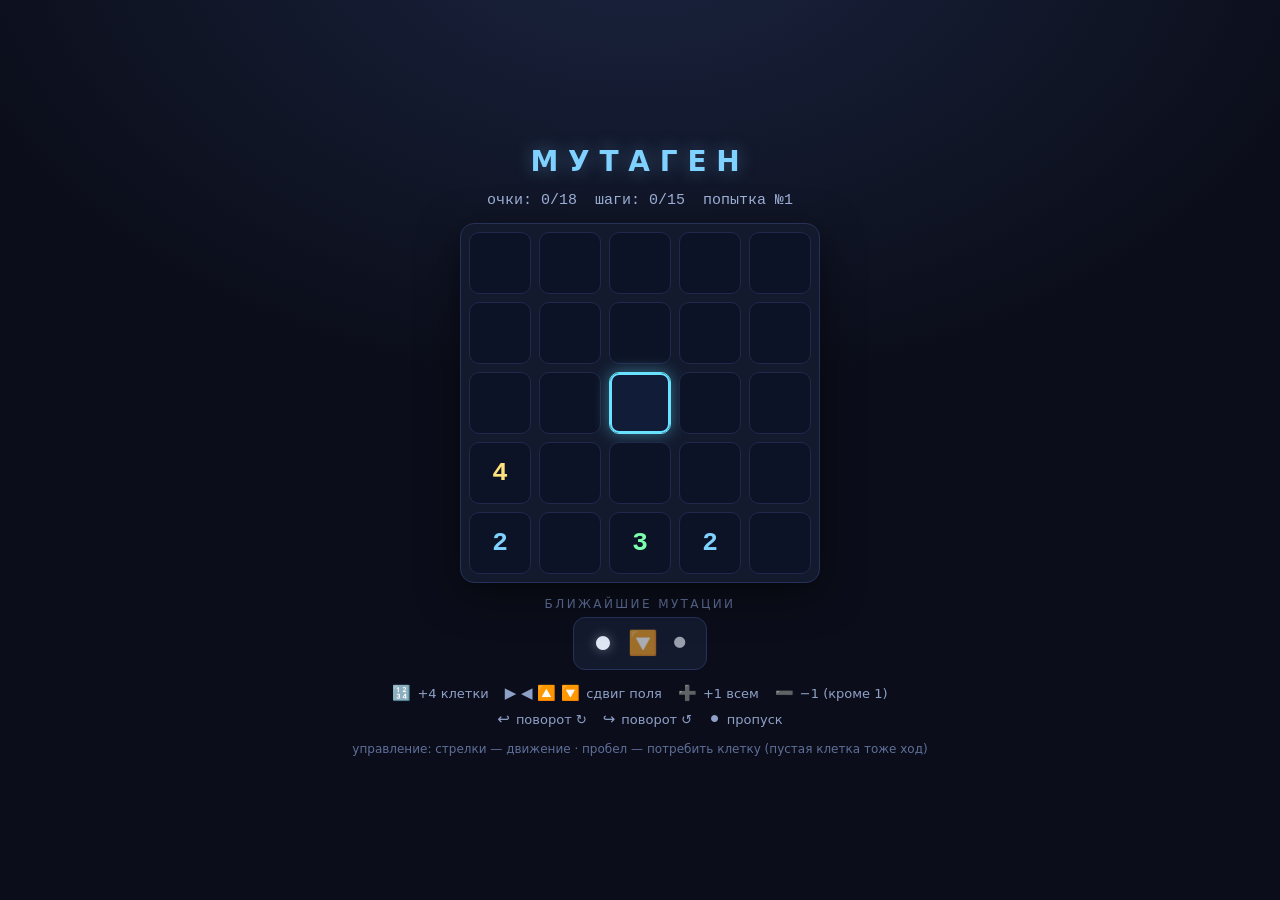
==== mutation-game/index.html @ a1b48263 "add new game" ====
<!DOCTYPE html>
<html lang="ru">
<head>
  <meta charset="utf-8">
  <meta name="viewport" content="width=device-width, initial-scale=1">
  <title>Мутаген — игра на память мутаций</title>
  <link rel="icon" href="data:image/svg+xml,<svg xmlns='http://www.w3.org/2000/svg' viewBox='0 0 100 100'><text y='.9em' font-size='90'>🔢</text></svg>">
  <link rel="stylesheet" href="style.css">
</head>
<body>
  <main class="wrap">
    <h1 class="title">МУТАГЕН</h1>

    <div class="stats">
      <span id="score" class="stat">очки: 0/0</span>
      <span id="steps" class="stat">шаги: 0/0</span>
      <span id="attempt" class="stat">попытка №1</span>
    </div>

    <div id="board" class="board" aria-label="Игровое поле 5 на 5"></div>

    <div class="upcoming-wrap">
      <div class="upcoming-label">ближайшие мутации</div>
      <div id="upcoming" class="upcoming"></div>
    </div>

    <div class="legend">
      <span><i>🔢</i>+4 клетки</span>
      <span><i>▶ ◀ 🔼 🔽</i>сдвиг поля</span>
      <span><i>➕</i>+1 всем</span>
      <span><i>➖</i>−1 (кроме 1)</span>
      <span><i>↩</i>поворот ↻</span>
      <span><i>↪</i>поворот ↺</span>
      <span><i>⚫</i>пропуск</span>
    </div>
    <div class="hint">управление: стрелки — движение · пробел — потребить клетку (пустая клетка тоже ход)</div>

    <div id="overlay" class="overlay hidden">
      <div class="panel">
        <h2 id="ovTitle"></h2>
        <p id="ovText"></p>
        <button id="ovBtn" class="hidden">НОВАЯ ИГРА</button>
      </div>
    </div>
  </main>

  <script src="js/constants.js"></script>
  <script src="js/mutations.js"></script>
  <script src="js/sequence.js"></script>
  <script src="js/solver.js"></script>
  <script src="js/main.js"></script>
</body>
</html>
---- mutation-game/style.css ----
/* ============================================================================
   «МУТАГЕН» — оформление. Игра рассчитана на ПК (управление с клавиатуры).
   ============================================================================ */

:root {
  --cell: 62px;   /* размер клетки */
  --gap: 8px;     /* зазор сетки */
}

* { box-sizing: border-box; margin: 0; padding: 0; }

html, body { height: 100%; }

body {
  min-height: 100vh;
  display: flex;
  align-items: center;
  justify-content: center;
  background: radial-gradient(1200px 800px at 50% -10%, #1b2440, #0b0e1a 60%);
  color: #dfe6f3;
  font-family: 'Segoe UI', system-ui, sans-serif;
  user-select: none;
}

.wrap {
  display: flex;
  flex-direction: column;
  align-items: center;
  gap: 14px;
  padding: 24px;
}

.title {
  font-size: 28px;
  font-weight: 800;
  letter-spacing: .35em;
  color: #7fd1ff;
  text-shadow: 0 0 18px rgba(127, 209, 255, .35);
}

.stats {
  display: flex;
  gap: 18px;
  font-family: Consolas, 'Courier New', monospace;
  font-size: 15px;
  color: #9fb2d9;
  font-variant-numeric: tabular-nums;
}

/* ---------- игровое поле ---------- */

.board {
  position: relative;
  display: grid;
  grid-template-columns: repeat(5, var(--cell));
  grid-template-rows: repeat(5, var(--cell));
  gap: var(--gap);
  padding: var(--gap);
  background: #131a2e;
  border: 1px solid #26325a;
  border-radius: 14px;
  box-shadow: 0 10px 40px rgba(0, 0, 0, .5);
}

.cell {
  background: #0d1326;
  border: 1px solid #20294d;
  border-radius: 10px;
  display: flex;
  align-items: center;
  justify-content: center;
  font-size: 26px;
  font-weight: 700;
  font-family: Consolas, 'Courier New', monospace;
}

/* курсор игрока — выделенная клетка */
.cell.cursor {
  border-color: #69e2ff;
  background: #101c38;
  box-shadow: 0 0 0 2px #69e2ff inset, 0 0 16px rgba(105, 226, 255, .45);
}

/* значения клеток: чем больше — тем «горячее» */
.v1 { color: #8ab4ff; }
.v2 { color: #7fd1ff; }
.v3 { color: #7dffb0; }
.v4 { color: #ffe27d; }
.v5 { color: #ffb86b; }
.v6 { color: #ff9d6b; }
.v7 { color: #ff7d7d; }
.v8 { color: #ff7bd5; }
.v9 { color: #d78bff; }

/* новые клетки вспыхивают */
.pop { animation: pop .28s ease-out; }
@keyframes pop {
  from { transform: scale(.2); opacity: 0; }
}

/* вспышка поля при эффектной мутации */
.board.flash { animation: flash .3s ease-out; }
@keyframes flash {
  from { box-shadow: 0 0 0 3px rgba(255, 255, 255, .75), 0 10px 40px rgba(0, 0, 0, .5); }
  to   { box-shadow: 0 10px 40px rgba(0, 0, 0, .5); }
}

/* всплывающие «+N» над потреблённой клеткой */
.gain {
  position: absolute;
  width: var(--cell);
  height: var(--cell);
  display: flex;
  align-items: center;
  justify-content: center;
  font-size: 22px;
  font-weight: 800;
  color: #7dffb0;
  text-shadow: 0 0 8px rgba(0, 0, 0, .8);
  pointer-events: none;
  animation: floatUp .7s ease-out forwards;
}
@keyframes floatUp {
  from { transform: translateY(0);    opacity: 1; }
  to   { transform: translateY(-26px); opacity: 0; }
}

/* ---------- ближайшие мутации ---------- */

.upcoming-wrap {
  display: flex;
  flex-direction: column;
  align-items: center;
  gap: 6px;
}

.upcoming-label {
  font-size: 12px;
  letter-spacing: .2em;
  text-transform: uppercase;
  color: #5f6f99;
}

.upcoming {
  display: flex;
  align-items: center;
  gap: 12px;
  background: #131a2e;
  border: 1px solid #26325a;
  border-radius: 12px;
  padding: 8px 16px;
}

.slot {
  font-size: 24px;
  opacity: .65;
  filter: grayscale(.25);
}

.slot.now {
  font-size: 30px;
  opacity: 1;
  filter: none;
  text-shadow: 0 0 12px rgba(255, 255, 255, .35);
}

/* ---------- легенда и подсказка ---------- */

.legend {
  display: flex;
  flex-wrap: wrap;
  gap: 8px 16px;
  max-width: 560px;
  justify-content: center;
  font-size: 13px;
  color: #8fa0c7;
}

.legend i {
  font-style: normal;
  margin-right: 6px;
  font-size: 15px;
}

.hint { font-size: 12px; color: #5f6f99; }

/* ---------- оверлей победы/поражения ---------- */

.overlay {
  position: fixed;
  inset: 0;
  background: rgba(5, 8, 18, .72);
  backdrop-filter: blur(4px);
  display: flex;
  align-items: center;
  justify-content: center;
  z-index: 10;
}

.panel {
  background: #141c33;
  border: 1px solid #2c3a68;
  border-radius: 16px;
  padding: 28px 40px;
  text-align: center;
  display: flex;
  flex-direction: column;
  gap: 12px;
  box-shadow: 0 20px 60px rgba(0, 0, 0, .6);
  max-width: 440px;
}

.panel h2 { font-size: 30px; letter-spacing: .15em; }
.panel h2.win  { color: #7dffb0; }
.panel h2.lose { color: #ff7d7d; }

.panel p { color: #9fb2d9; font-size: 14px; line-height: 1.55; }

#ovBtn {
  margin-top: 6px;
  padding: 12px 26px;
  font-size: 15px;
  font-weight: 800;
  letter-spacing: .12em;
  color: #061018;
  background: linear-gradient(135deg, #69e2ff, #7dffb0);
  border: none;
  border-radius: 10px;
  cursor: pointer;
}
#ovBtn:hover { filter: brightness(1.12); }

.hidden { display: none !important; }
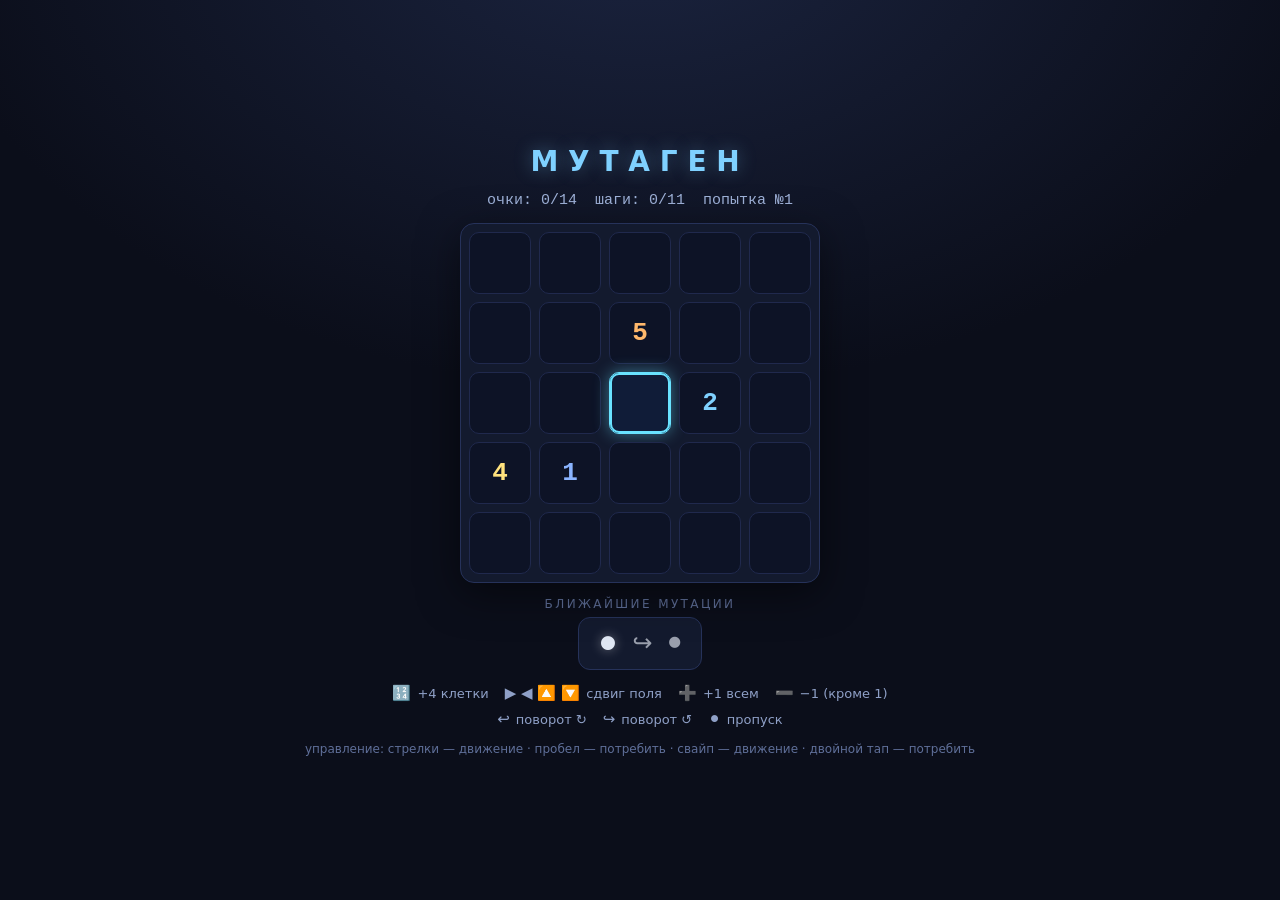
==== commit 1a700cd0: "mobile" ====
--- a/mutation-game/index.html
+++ b/mutation-game/index.html
@@ -33,7 +33,7 @@
       <span><i>↪</i>поворот ↺</span>
       <span><i>⚫</i>пропуск</span>
     </div>
-    <div class="hint">управление: стрелки — движение · пробел — потребить клетку (пустая клетка тоже ход)</div>
+    <div class="hint">управление: стрелки — движение · пробел — потребить · свайп — движение · двойной тап — потребить</div>
 
     <div id="overlay" class="overlay hidden">
       <div class="panel">
--- a/mutation-game/style.css
+++ b/mutation-game/style.css
@@ -182,7 +182,67 @@
   font-size: 15px;
 }
 
-.hint { font-size: 12px; color: #5f6f99; }
+.hint { font-size: 12px; color: #5f6f99; text-align: center; }
+
+/* ---------- mobile (телефон) ---------- */
+
+@media (max-width: 600px) {
+  body {
+    background: radial-gradient(800px 500px at 50% -10%, #1b2440, #0b0e1a 60%);
+  }
+
+  .wrap {
+    padding: 8px;
+    gap: 6px;
+  }
+
+  .title {
+    font-size: 20px;
+    letter-spacing: .25em;
+  }
+
+  .stats {
+    font-size: 12px;
+    gap: 10px;
+  }
+
+  :root {
+    --cell: calc((100vw - 48px) / 6);  /* клетка подстраивается под ширину экрана */
+    --gap: 5px;
+  }
+
+  .cell { font-size: 20px; }
+
+  .upcoming { padding: 5px 10px; gap: 8px; }
+  .slot     { font-size: 18px; }
+  .slot.now { font-size: 22px; }
+
+  .legend {
+    font-size: 11px;
+    gap: 4px 10px;
+    max-width: 100%;
+  }
+
+  .legend i { font-size: 13px; }
+
+  .hint { font-size: 11px; }
+
+  .panel { padding: 18px 22px; max-width: 92vw; }
+  .panel h2 { font-size: 24px; }
+  .panel p  { font-size: 13px; }
+  #ovBtn   { font-size: 14px; padding: 10px 20px; }
+
+  /* на мобильном — всё на одном экране, без скролла */
+  html, body {
+    overflow: hidden;
+    height: 100vh;
+  }
+
+  .wrap {
+    max-height: 100vh;
+    overflow: hidden;
+  }
+}
 
 /* ---------- оверлей победы/поражения ---------- */
 
